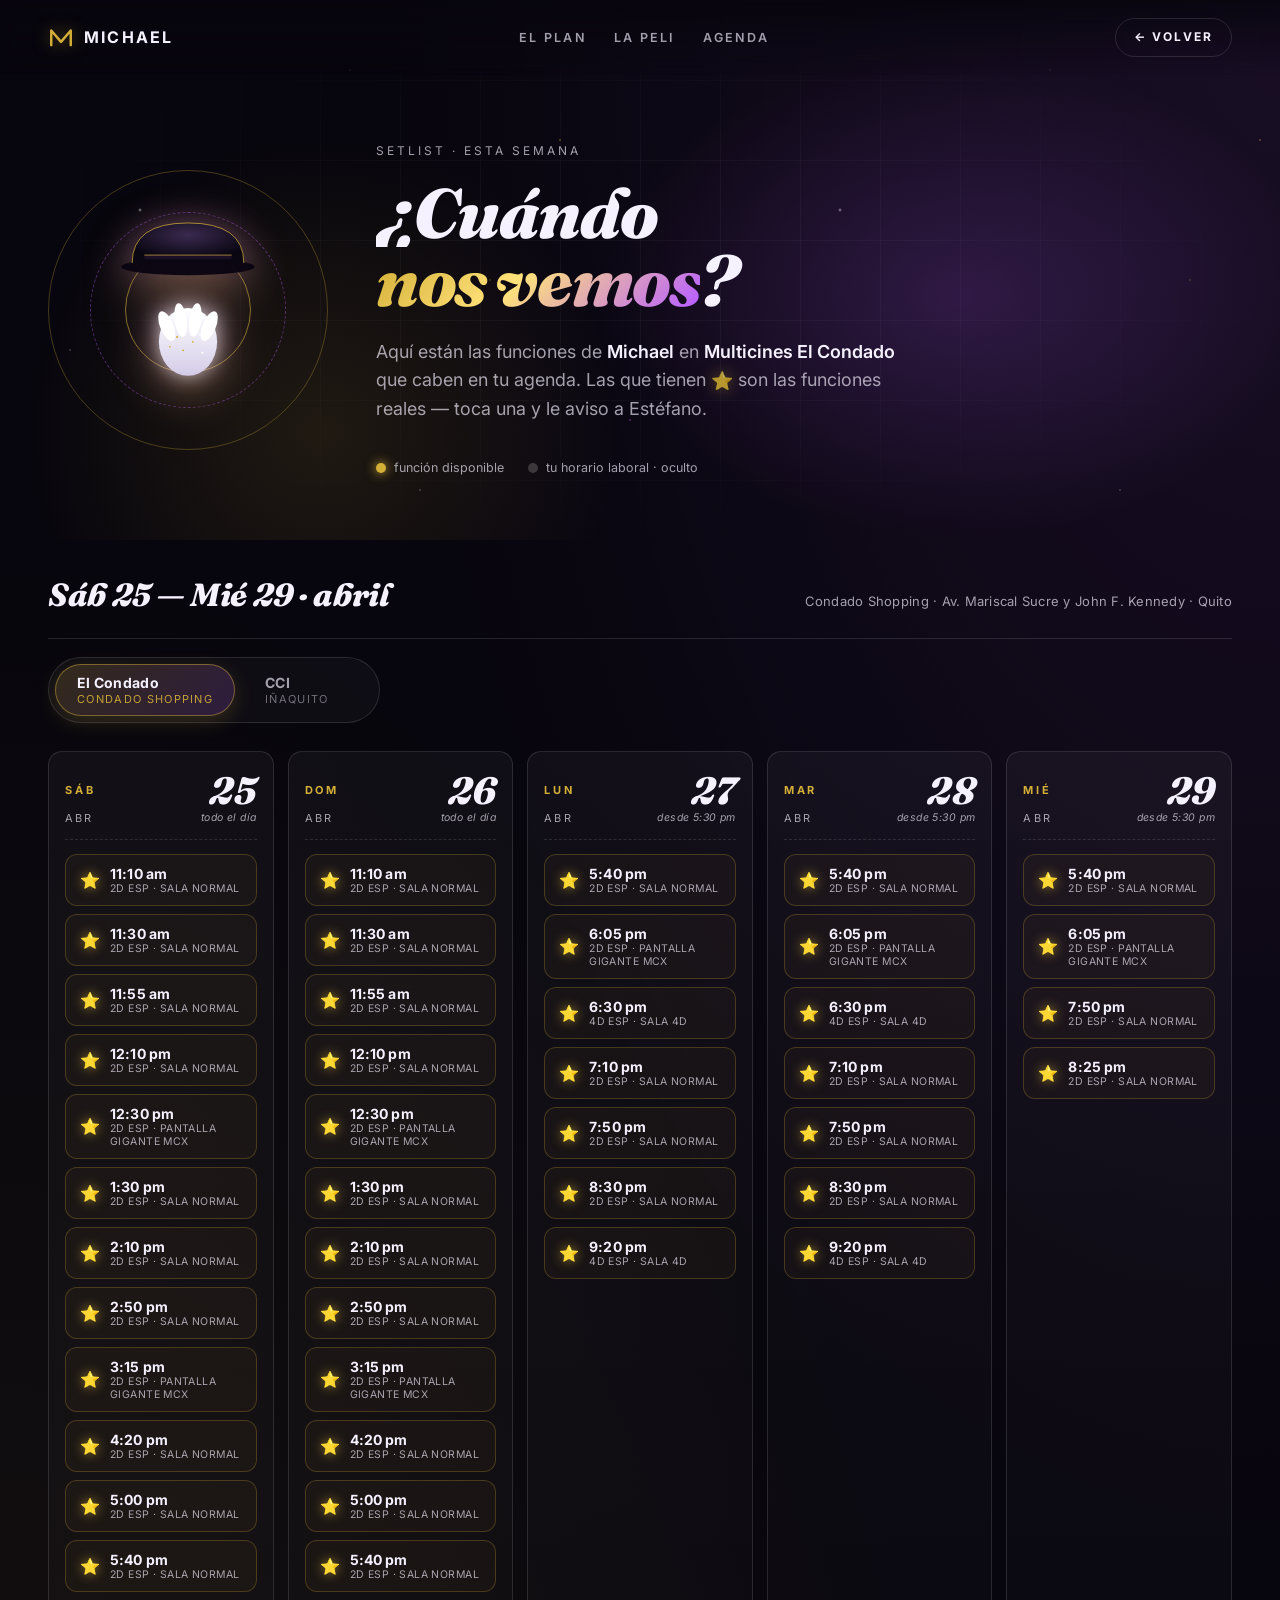
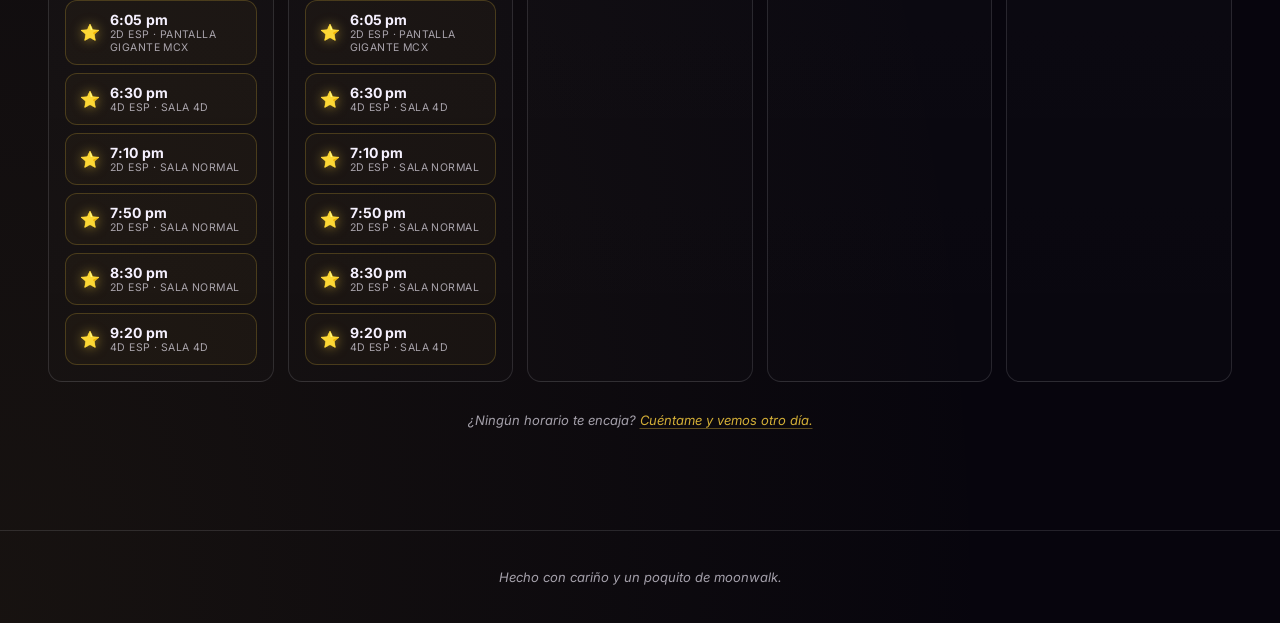
==== calendario.html @ 71bd3253 "add: calendario semanal de funciones (Condado + CCI) con email a Estefano - nueva pagina /calendario" ====
<!doctype html>
<html lang="es">
<head>
  <meta charset="utf-8" />
  <meta name="viewport" content="width=device-width, initial-scale=1" />
  <title>¿Cuándo nos vemos? · Michael</title>
  <meta name="description" content="Elige día y hora. Yo me encargo del resto." />
  <link rel="icon" href="data:image/svg+xml;utf8,<svg xmlns='http://www.w3.org/2000/svg' viewBox='0 0 100 100'><text y='.9em' font-size='80'>🎩</text></svg>" />
  <link rel="preconnect" href="https://fonts.googleapis.com" />
  <link rel="preconnect" href="https://fonts.gstatic.com" crossorigin />
  <link href="https://fonts.googleapis.com/css2?family=Inter:wght@400;500;600;700;800&family=Fraunces:ital,opsz,wght@1,144,800;1,144,900&display=swap" rel="stylesheet" />
  <link rel="stylesheet" href="styles.css" />
</head>
<body class="page-cal">
  <header class="nav">
    <a class="brand" href="index.html">
      <svg viewBox="0 0 32 32" class="brand-mark" aria-hidden="true">
        <path d="M4 26 V8 L16 22 L28 8 V26" stroke="currentColor" stroke-width="3" fill="none" stroke-linejoin="round" stroke-linecap="round"/>
      </svg>
      <span>michael</span>
    </a>
    <nav class="nav-links">
      <a href="index.html">El plan</a>
      <a href="https://www.youtube.com/watch?v=1-7ABIM2qjU&amp;t=255s">La peli</a>
      <a href="#calendar">Agenda</a>
    </nav>
    <a class="cta-mini" href="index.html">← Volver</a>
  </header>

  <main id="top">
    <section class="cal-hero">
      <div class="bg-grid" aria-hidden="true"></div>
      <div class="bg-stars" aria-hidden="true"></div>
      <div class="bg-glow" aria-hidden="true"></div>

      <div class="cal-hero-content">
        <div class="cal-mini-stage" aria-hidden="true">
          <div class="ring r1"></div>
          <div class="ring r2"></div>
          <div class="ring r3"></div>
          <div class="rotor" id="rotor-mini">
            <svg viewBox="0 0 300 400" xmlns="http://www.w3.org/2000/svg" class="mj-svg">
              <defs>
                <radialGradient id="hatShine2" cx="50%" cy="30%" r="60%">
                  <stop offset="0%" stop-color="#3a2a4f" />
                  <stop offset="100%" stop-color="#0a0612" />
                </radialGradient>
                <linearGradient id="gloveShine2" x1="0%" y1="0%" x2="0%" y2="100%">
                  <stop offset="0%" stop-color="#ffffff" />
                  <stop offset="100%" stop-color="#d4cce8" />
                </linearGradient>
              </defs>
              <g class="fedora">
                <ellipse cx="150" cy="128" rx="110" ry="14" fill="#0a0612" opacity=".95"/>
                <path d="M58 122 Q 58 56 150 56 Q 242 56 242 122 Z" fill="url(#hatShine2)"/>
                <path d="M58 122 Q 58 56 150 56 Q 242 56 242 122" fill="none" stroke="#d4af37" stroke-width="1.6" opacity=".75"/>
                <rect x="78" y="108" width="144" height="8" fill="#1a0f24"/>
                <rect x="78" y="108" width="144" height="2" fill="#d4af37" opacity=".55"/>
              </g>
              <g class="glove">
                <ellipse cx="150" cy="252" rx="48" ry="56" fill="url(#gloveShine2)"/>
                <ellipse cx="115" cy="226" rx="11" ry="26" fill="#fff" transform="rotate(-22 115 226)"/>
                <ellipse cx="138" cy="216" rx="10" ry="28" fill="#fff" transform="rotate(-8 138 216)"/>
                <ellipse cx="162" cy="216" rx="10" ry="28" fill="#fff" transform="rotate(8 162 216)"/>
                <ellipse cx="185" cy="226" rx="11" ry="26" fill="#fff" transform="rotate(22 185 226)"/>
                <circle cx="132" cy="244" r="1.8" fill="#d4af37"/>
                <circle cx="158" cy="252" r="1.6" fill="#d4af37"/>
                <circle cx="170" cy="240" r="1.8" fill="#fff"/>
                <circle cx="142" cy="266" r="1.6" fill="#d4af37"/>
                <circle cx="174" cy="270" r="1.8" fill="#fff"/>
                <circle cx="120" cy="260" r="1.4" fill="#d4af37"/>
                <circle cx="156" cy="232" r="1.6" fill="#fff"/>
              </g>
            </svg>
          </div>
        </div>

        <div class="cal-hero-text">
          <p class="eyebrow">Setlist · esta semana</p>
          <h1 class="cal-title">
            <span class="line"><span>¿Cuándo</span></span>
            <span class="line"><span><em>nos vemos</em>?</span></span>
          </h1>
          <p class="subtitle">
            Aquí están las funciones de <strong>Michael</strong> en <strong>Multicines El Condado</strong> que caben en tu agenda. Las que tienen <span class="star-inline">⭐</span> son las funciones reales — toca una y le aviso a Estéfano.
          </p>
          <p class="cal-legend">
            <span><span class="dot dot-show"></span> función disponible</span>
            <span><span class="dot dot-work"></span> tu horario laboral · oculto</span>
          </p>
        </div>
      </div>
    </section>

    <section class="cal-section" id="calendar">
      <div class="cal-toolbar">
        <div class="cal-toolbar-head">
          <h2 class="cal-range" id="cal-range">Sáb 25 — Mié 29 · abril</h2>
          <span class="cal-cinema" id="cinema-sub">Condado Shopping · Av. Mariscal Sucre y John F. Kennedy · Quito</span>
        </div>
        <div class="cinema-tabs" role="tablist" aria-label="Elegir cine">
          <button class="cinema-tab active" type="button" data-cinema="condado" role="tab">
            <span class="tab-name">El Condado</span>
            <span class="tab-sub">Condado Shopping</span>
          </button>
          <button class="cinema-tab" type="button" data-cinema="cci" role="tab">
            <span class="tab-name">CCI</span>
            <span class="tab-sub">Iñaquito</span>
          </button>
        </div>
      </div>
      <div class="cal-grid" id="cal-grid" role="list"></div>
      <p class="cal-foot">
        ¿Ningún horario te encaja? <a href="#" id="poke">Cuéntame y vemos otro día.</a>
      </p>
    </section>
  </main>

  <div class="showtime hidden" id="showtime" role="dialog" aria-modal="true" aria-labelledby="ticket-title">
    <canvas id="confetti"></canvas>
    <div class="ticket" id="ticket">
      <div class="ticket-top">
        <span class="ticket-label">ADMIT</span>
        <span class="ticket-count">02</span>
      </div>
      <div class="ticket-body" id="ticket-body">
        <h3 id="ticket-title">¿Esta es la noche? ✨</h3>
        <dl>
          <dt>Película</dt><dd>Michael</dd>
          <dt>Día</dt><dd id="t-date">—</dd>
          <dt>Hora</dt><dd id="t-time">—</dd>
          <dt>Cine</dt><dd>Multicines El Condado</dd>
          <dt>Sala</dt><dd id="t-hall">—</dd>
          <dt>Formato</dt><dd id="t-format">—</dd>
          <dt>Asientos</dt><dd>Tú &amp; yo</dd>
        </dl>
        <div class="ticket-actions">
          <button class="btn btn-yes" id="btn-confirm" type="button">
            <span>Sí, confírmaselo</span>
            <svg viewBox="0 0 20 20" aria-hidden="true"><path d="M3 10h12M11 6l4 4-4 4" stroke="currentColor" stroke-width="2" fill="none" stroke-linecap="round" stroke-linejoin="round"/></svg>
          </button>
          <button class="btn-link" id="btn-cancel" type="button">otro horario</button>
        </div>
        <p class="ticket-note">Le va a llegar un mail con el detalle. Yo me encargo de las entradas. 🍿</p>
      </div>
      <div class="ticket-foot">
        <span id="ticket-foot-msg">Yo me encargo de las palomitas. 🍿</span>
        <button class="btn-close" id="btn-close" aria-label="Cerrar">×</button>
      </div>
    </div>
  </div>

  <footer>
    <p>Hecho con cariño y un poquito de moonwalk.</p>
  </footer>

  <script src="calendario.js"></script>
</body>
</html>
---- styles.css ----
:root {
  --bg: #07050d;
  --bg-2: #110a1f;
  --bg-3: #1a0f2e;
  --text: #f6f1ff;
  --muted: rgba(246, 241, 255, .65);
  --line: rgba(246, 241, 255, .12);
  --accent: #d4af37;
  --accent-2: #b85eff;
  --accent-3: #ff4d6d;
  --radius: 14px;
  --maxw: 1280px;
}

* { box-sizing: border-box; margin: 0; padding: 0; }

html { scroll-behavior: smooth; }

html, body {
  background: var(--bg);
  color: var(--text);
  font-family: 'Inter', system-ui, -apple-system, sans-serif;
  font-size: 16px;
  line-height: 1.55;
  -webkit-font-smoothing: antialiased;
  overflow-x: hidden;
}

body {
  background-image:
    radial-gradient(ellipse at top right, rgba(184,94,255,.10), transparent 50%),
    radial-gradient(ellipse at bottom left, rgba(212,175,55,.08), transparent 55%);
}

a { color: inherit; text-decoration: none; }

/* ---------- nav ---------- */
.nav {
  position: fixed;
  top: 0; left: 0; right: 0;
  z-index: 50;
  display: flex;
  align-items: center;
  justify-content: space-between;
  padding: 18px clamp(20px, 4vw, 48px);
  background: linear-gradient(180deg, rgba(7,5,13,.85), rgba(7,5,13,0));
  backdrop-filter: blur(10px);
  -webkit-backdrop-filter: blur(10px);
}

.brand {
  display: inline-flex;
  align-items: center;
  gap: 10px;
  font-weight: 700;
  letter-spacing: .14em;
  font-size: 16px;
  text-transform: uppercase;
}

.brand-mark {
  width: 26px;
  height: 26px;
  color: var(--accent);
  filter: drop-shadow(0 0 8px rgba(212,175,55,.5));
}

.nav-links {
  display: flex;
  gap: 28px;
}

.nav-links a {
  font-size: 12.5px;
  color: var(--muted);
  transition: color .2s;
  text-transform: uppercase;
  letter-spacing: .18em;
  font-weight: 600;
}

.nav-links a:hover { color: var(--text); }

.cta-mini {
  border: 1px solid var(--line);
  padding: 9px 18px;
  border-radius: 999px;
  font-size: 12px;
  font-weight: 700;
  text-transform: uppercase;
  letter-spacing: .18em;
  transition: border-color .2s, background .2s, color .2s;
}

.cta-mini:hover {
  border-color: var(--accent);
  color: var(--accent);
  background: rgba(212, 175, 55, .08);
}

/* ---------- hero ---------- */
.hero {
  position: relative;
  min-height: 100vh;
  padding: 120px clamp(20px, 4vw, 48px) 80px;
  display: flex;
  align-items: center;
  overflow: hidden;
}

.hero-content {
  position: relative;
  z-index: 2;
  max-width: var(--maxw);
  margin: 0 auto;
  width: 100%;
  display: grid;
  grid-template-columns: 1.1fr 1fr;
  gap: 40px;
  align-items: center;
}

@media (max-width: 900px) {
  .hero-content { grid-template-columns: 1fr; gap: 24px; }
  .hero-art { order: -1; max-width: 380px; margin: 0 auto; }
  .hero { padding-top: 100px; }
}

.eyebrow {
  text-transform: uppercase;
  letter-spacing: .25em;
  font-size: 12px;
  color: var(--muted);
  margin-bottom: 18px;
  opacity: 0;
  animation: fade-in .8s ease forwards .1s;
}

.title {
  font-family: 'Fraunces', 'Times New Roman', serif;
  font-weight: 800;
  font-style: italic;
  font-size: clamp(42px, 7vw, 92px);
  line-height: .98;
  letter-spacing: -0.02em;
  margin-bottom: 28px;
}

.title .line {
  display: block;
  overflow: hidden;
}

.title .line > span {
  display: inline-block;
  transform: translateY(110%);
  animation: rise .9s cubic-bezier(.2,.8,.2,1) forwards;
}

.title .line:nth-child(1) > span { animation-delay: .1s; }
.title .line:nth-child(2) > span { animation-delay: .25s; }
.title .line:nth-child(3) > span { animation-delay: .4s; }
.title .line:nth-child(4) > span { animation-delay: .55s; }

.title em {
  background: linear-gradient(135deg, var(--accent) 5%, #ffe27a 45%, var(--accent-2) 95%);
  -webkit-background-clip: text;
  background-clip: text;
  color: transparent;
  font-style: italic;
}

@keyframes rise { to { transform: translateY(0); } }

.subtitle {
  font-size: clamp(15px, 1.4vw, 18px);
  color: var(--muted);
  max-width: 520px;
  margin-bottom: 36px;
  opacity: 0;
  animation: fade-in .8s ease forwards .85s;
}

.subtitle strong { color: var(--text); font-weight: 600; }

.subtitle .hl {
  background: linear-gradient(135deg, var(--accent), var(--accent-2));
  -webkit-background-clip: text;
  background-clip: text;
  color: transparent;
  font-family: 'Fraunces', serif;
  font-style: italic;
  font-weight: 900;
  font-size: 1.7em;
  letter-spacing: -.01em;
  display: inline-block;
  vertical-align: -3px;
  margin: 0 2px;
  filter: drop-shadow(0 0 12px rgba(212, 175, 55, .4));
}

@keyframes fade-in { to { opacity: 1; } }

/* ---------- CTAs ---------- */
.cta-row {
  position: relative;
  display: flex;
  align-items: center;
  gap: 16px;
  opacity: 0;
  animation: fade-in .8s ease forwards 1s;
  flex-wrap: wrap;
}

.btn {
  border: none;
  cursor: pointer;
  font-family: inherit;
  font-weight: 600;
  border-radius: 999px;
  transition: transform .25s cubic-bezier(.2,1,.3,1), box-shadow .25s, background .2s;
  user-select: none;
}

.btn-yes {
  display: inline-flex;
  align-items: center;
  gap: 12px;
  background: var(--text);
  color: #0a0612;
  padding: 20px 38px;
  font-size: 18px;
  font-weight: 700;
  letter-spacing: .01em;
  box-shadow: 0 0 0 0 rgba(212,175,55,.6);
  position: relative;
}

.btn-yes::before {
  content: "";
  position: absolute;
  inset: -3px;
  border-radius: inherit;
  background: linear-gradient(135deg, var(--accent), var(--accent-2));
  z-index: -1;
  opacity: 0;
  transition: opacity .3s;
  filter: blur(8px);
}

.btn-yes:hover {
  transform: translateY(-2px);
  box-shadow: 0 12px 32px rgba(212,175,55,.35);
}

.btn-yes:hover::before { opacity: .8; }

.btn-yes svg { width: 20px; height: 20px; }

.no-area {
  position: relative;
  width: 260px;
  height: 64px;
  display: flex;
  align-items: center;
}

.btn-no {
  background: rgba(239, 68, 68, .12);
  color: #ffd1d1;
  border: 1px solid rgba(239, 68, 68, .35);
  padding: 17px 32px;
  font-size: 16px;
  font-weight: 700;
  white-space: nowrap;
}

.btn-no.escaping {
  position: absolute;
  transition: left .3s cubic-bezier(.2,1,.3,1), top .3s cubic-bezier(.2,1,.3,1), transform .3s, opacity .3s, font-size .2s;
}

.hint {
  margin-top: 18px;
  font-size: 12px;
  color: var(--muted);
  font-style: italic;
  opacity: 0;
  animation: fade-in 1s ease forwards 1.3s;
}

/* ---------- hero art / stage ---------- */
.hero-art {
  position: relative;
  aspect-ratio: 1 / 1;
  width: 100%;
  max-width: 560px;
  justify-self: end;
}

.stage {
  position: absolute;
  inset: 0;
  display: flex;
  align-items: center;
  justify-content: center;
}

.beam {
  position: absolute;
  top: -10%;
  left: 50%;
  transform: translateX(-50%);
  width: 75%;
  height: 110%;
  background:
    radial-gradient(ellipse at top,
      rgba(212,175,55,.4) 0%,
      rgba(212,175,55,.14) 28%,
      transparent 65%);
  filter: blur(2px);
  pointer-events: none;
  animation: beam-pulse 4s ease-in-out infinite;
  mix-blend-mode: screen;
}

@keyframes beam-pulse {
  0%, 100% { opacity: .8; }
  50% { opacity: 1; }
}

.disc {
  position: absolute;
  bottom: 6%;
  left: 50%;
  transform: translateX(-50%);
  width: 86%;
  aspect-ratio: 1;
  border-radius: 50%;
  background:
    radial-gradient(circle, rgba(184,94,255,.22) 0%, transparent 70%);
}

.ring {
  position: absolute;
  top: 50%;
  left: 50%;
  border-radius: 50%;
  border: 1px solid;
  transform: translate(-50%, -50%);
}

.ring.r1 {
  width: 100%;
  height: 100%;
  border-color: rgba(212,175,55,.35);
  animation: spin 18s linear infinite, ring-glow 5s ease-in-out infinite;
}

.ring.r2 {
  width: 70%;
  height: 70%;
  border-color: rgba(184,94,255,.45);
  border-style: dashed;
  animation: spin 14s linear infinite reverse;
}

.ring.r3 {
  width: 45%;
  height: 45%;
  border-color: rgba(212,175,55,.6);
  animation: spin 9s linear infinite;
}

@keyframes spin {
  from { transform: translate(-50%, -50%) rotate(0deg); }
  to { transform: translate(-50%, -50%) rotate(360deg); }
}

@keyframes ring-glow {
  0%, 100% { box-shadow: 0 0 20px 0 rgba(212,175,55,.2); }
  50% { box-shadow: 0 0 50px 4px rgba(184,94,255,.35); }
}

.hero-figure {
  position: relative;
  width: 78%;
  z-index: 2;
}

.rotor {
  width: 100%;
  animation: vinyl-spin 26s linear infinite;
  transform-origin: 50% 60%;
  will-change: transform;
}

.rotor.boost { animation-duration: 1.6s; }

@keyframes vinyl-spin {
  from { transform: rotate(0deg); }
  to   { transform: rotate(360deg); }
}

.mj-svg {
  display: block;
  width: 100%;
  height: auto;
  filter: drop-shadow(0 24px 48px rgba(212,175,55,.4)) drop-shadow(0 0 30px rgba(184,94,255,.3));
  animation: float 5s ease-in-out infinite;
}

.fedora {
  transform-origin: 150px 110px;
  animation: hat-tip 5s ease-in-out infinite;
}

.glove {
  transform-origin: 150px 252px;
  animation: glove-float 4s ease-in-out infinite;
  filter: drop-shadow(0 0 16px rgba(255, 255, 255, .65));
}

@keyframes float {
  0%, 100% { transform: translateY(0); }
  50% { transform: translateY(-14px); }
}

@keyframes hat-tip {
  0%, 100% { transform: rotate(-3deg); }
  50% { transform: rotate(4deg) translateY(-4px); }
}

@keyframes glove-float {
  0%, 100% { transform: translate(0, 0) rotate(-4deg); }
  50% { transform: translate(10px, -8px) rotate(6deg); }
}

/* image override */
.hero-figure.has-image .mj-svg { display: none; }
.hero-figure.has-image .hero-img {
  display: block;
  width: 100%;
  height: auto;
  filter: drop-shadow(0 30px 60px rgba(212,175,55,.4)) drop-shadow(0 0 30px rgba(184,94,255,.3));
  animation: float 5s ease-in-out infinite;
}

/* ---------- sparkles ---------- */
.sparkles {
  position: absolute;
  inset: 0;
  pointer-events: none;
}

.sparkles span {
  position: absolute;
  width: 4px;
  height: 4px;
  background: var(--accent);
  border-radius: 50%;
  box-shadow: 0 0 10px 2px var(--accent);
  animation: sparkle 3s ease-in-out infinite;
}

.sparkles span:nth-child(1)  { top: 18%; left: 12%; animation-delay: 0s; }
.sparkles span:nth-child(2)  { top: 32%; left: 84%; animation-delay: .35s; background: var(--accent-2); box-shadow: 0 0 10px 2px var(--accent-2); }
.sparkles span:nth-child(3)  { top: 60%; left: 8%;  animation-delay: .7s; }
.sparkles span:nth-child(4)  { top: 72%; left: 80%; animation-delay: 1.05s; background: var(--accent-2); box-shadow: 0 0 10px 2px var(--accent-2); }
.sparkles span:nth-child(5)  { top: 8%;  left: 50%; animation-delay: 1.4s; }
.sparkles span:nth-child(6)  { top: 48%; left: 4%;  animation-delay: 1.75s; }
.sparkles span:nth-child(7)  { top: 26%; left: 94%; animation-delay: 2.1s; }
.sparkles span:nth-child(8)  { top: 88%; left: 50%; animation-delay: .15s; background: var(--accent-2); box-shadow: 0 0 10px 2px var(--accent-2); }
.sparkles span:nth-child(9)  { top: 42%; left: 22%; animation-delay: 2.45s; }
.sparkles span:nth-child(10) { top: 56%; left: 92%; animation-delay: .9s; background: #fff; box-shadow: 0 0 10px 2px #fff; }

@keyframes sparkle {
  0%, 100% { opacity: 0; transform: scale(.5); }
  50% { opacity: 1; transform: scale(1.4); }
}

/* ---------- background ---------- */
.bg-grid {
  position: absolute;
  inset: 0;
  background-image:
    linear-gradient(to right, rgba(255,255,255,.04) 1px, transparent 1px),
    linear-gradient(to bottom, rgba(255,255,255,.04) 1px, transparent 1px);
  background-size: 80px 80px;
  mask-image: radial-gradient(ellipse at center, black 25%, transparent 75%);
  -webkit-mask-image: radial-gradient(ellipse at center, black 25%, transparent 75%);
  pointer-events: none;
}

.bg-stars {
  position: absolute;
  inset: 0;
  background-image:
    radial-gradient(2px 2px at 20% 30%, white, transparent),
    radial-gradient(1px 1px at 60% 70%, white, transparent),
    radial-gradient(1.5px 1.5px at 80% 20%, var(--accent), transparent),
    radial-gradient(1px 1px at 35% 80%, white, transparent),
    radial-gradient(1.5px 1.5px at 90% 60%, var(--accent-2), transparent),
    radial-gradient(1px 1px at 10% 50%, white, transparent),
    radial-gradient(1px 1px at 50% 10%, white, transparent),
    radial-gradient(1px 1px at 70% 40%, var(--accent), transparent);
  background-size: 700px 700px;
  opacity: .55;
  animation: stars-drift 80s linear infinite;
  pointer-events: none;
}

@keyframes stars-drift {
  to { background-position: 700px 700px; }
}

.bg-glow {
  position: absolute;
  inset: 0;
  background:
    radial-gradient(ellipse 600px 400px at 75% 55%, rgba(184,94,255,.18), transparent 60%),
    radial-gradient(ellipse 500px 500px at 25% 80%, rgba(212,175,55,.12), transparent 60%);
  pointer-events: none;
}

/* ---------- info section ---------- */
.info {
  position: relative;
  max-width: var(--maxw);
  margin: 0 auto;
  padding: 60px clamp(20px, 4vw, 48px) 100px;
  display: grid;
  grid-template-columns: 1fr 1fr;
  gap: 24px;
}

@media (max-width: 720px) { .info { grid-template-columns: 1fr; } }

.info-card {
  background: linear-gradient(180deg, rgba(255,255,255,.04), rgba(255,255,255,.01));
  border: 1px solid var(--line);
  border-radius: var(--radius);
  padding: 32px;
  transition: border-color .3s, transform .3s, background .3s;
}

.info-card:hover {
  border-color: rgba(212,175,55,.4);
  transform: translateY(-3px);
  background: linear-gradient(180deg, rgba(212,175,55,.05), rgba(184,94,255,.03));
}

.kicker {
  text-transform: uppercase;
  letter-spacing: .2em;
  font-size: 11px;
  color: var(--accent);
  font-weight: 700;
}

.info-card h2 {
  font-family: 'Fraunces', serif;
  font-style: italic;
  font-weight: 800;
  font-size: 32px;
  margin: 10px 0 14px;
  letter-spacing: -.01em;
}

.info-card p { color: var(--muted); }

/* ---------- showtime overlay ---------- */
.showtime {
  position: fixed;
  inset: 0;
  background: rgba(7,5,13,.85);
  backdrop-filter: blur(14px);
  -webkit-backdrop-filter: blur(14px);
  z-index: 100;
  display: flex;
  align-items: center;
  justify-content: center;
  padding: 24px;
  animation: fade-in .4s ease forwards;
}

.showtime.hidden { display: none; }

#confetti {
  position: absolute;
  inset: 0;
  pointer-events: none;
  z-index: 1;
}

.ticket {
  position: relative;
  z-index: 2;
  background: linear-gradient(160deg, #1a0f2e 0%, #0a0612 100%);
  border: 1px solid var(--line);
  border-radius: var(--radius);
  width: min(440px, 100%);
  overflow: hidden;
  box-shadow:
    0 0 0 1px rgba(212,175,55,.3),
    0 30px 80px rgba(0,0,0,.6),
    0 0 100px rgba(212,175,55,.25);
  animation: ticket-rise .7s cubic-bezier(.2,1.4,.5,1) .15s both;
}

@keyframes ticket-rise {
  from { opacity: 0; transform: translateY(40px) rotate(-1.5deg); }
  to { opacity: 1; transform: translateY(0) rotate(0); }
}

.ticket-top {
  display: flex;
  justify-content: space-between;
  align-items: center;
  padding: 14px 22px;
  border-bottom: 1px dashed var(--line);
  background: linear-gradient(90deg, rgba(212,175,55,.12), rgba(184,94,255,.12));
}

.ticket-label {
  font-size: 11px;
  letter-spacing: .25em;
  text-transform: uppercase;
  color: var(--accent);
  font-weight: 700;
}

.ticket-count {
  font-family: 'Fraunces', serif;
  font-style: italic;
  font-size: 22px;
  font-weight: 800;
}

.ticket-body { padding: 28px 22px; }

.ticket-body h3 {
  font-family: 'Fraunces', serif;
  font-style: italic;
  font-weight: 800;
  font-size: 26px;
  margin-bottom: 24px;
  line-height: 1.2;
}

.ticket-body dl {
  display: grid;
  grid-template-columns: auto 1fr;
  gap: 12px 24px;
  font-size: 14px;
}

.ticket-body dt {
  color: var(--muted);
  text-transform: uppercase;
  font-size: 11px;
  letter-spacing: .15em;
  align-self: center;
  font-weight: 600;
}

.ticket-body dd { font-weight: 600; }

.ticket-foot {
  display: flex;
  justify-content: space-between;
  align-items: center;
  padding: 14px 22px;
  border-top: 1px dashed var(--line);
  font-size: 13px;
  color: var(--muted);
  font-style: italic;
}

.btn-close {
  background: transparent;
  border: none;
  color: var(--muted);
  font-size: 26px;
  line-height: 1;
  cursor: pointer;
  width: 30px;
  height: 30px;
  border-radius: 50%;
  transition: background .2s, color .2s;
}

.btn-close:hover { background: rgba(255,255,255,.06); color: var(--text); }

/* ---------- toast ---------- */
.toast {
  position: fixed;
  top: 88px;
  left: 50%;
  z-index: 200;
  transform: translate(-50%, -10px);
  background: rgba(20, 14, 35, .92);
  border: 1px solid rgba(212, 175, 55, .35);
  color: var(--text);
  padding: 11px 18px;
  border-radius: 999px;
  font-size: 13px;
  font-weight: 500;
  letter-spacing: .01em;
  opacity: 0;
  pointer-events: none;
  backdrop-filter: blur(12px);
  -webkit-backdrop-filter: blur(12px);
  box-shadow: 0 12px 40px rgba(0,0,0,.5), 0 0 30px rgba(212,175,55,.15);
  transition: opacity .3s ease, transform .35s cubic-bezier(.2,1,.3,1);
  white-space: nowrap;
  max-width: 90vw;
}

.toast.show { opacity: 1; transform: translate(-50%, 0); }

/* card flash */
@keyframes card-flash {
  0%   { box-shadow: 0 0 0 0 rgba(212,175,55,0); border-color: var(--line); }
  40%  { box-shadow: 0 0 60px 8px rgba(212,175,55,.45); border-color: rgba(212,175,55,.85); }
  100% { box-shadow: 0 0 0 0 rgba(212,175,55,0); border-color: var(--line); }
}
.info-card.flash { animation: card-flash 1.6s ease; }

/* yes pulse */
@keyframes yes-pulse {
  0%, 100% { transform: scale(1); box-shadow: 0 0 0 0 rgba(212,175,55,0); }
  50%      { transform: scale(1.08); box-shadow: 0 0 60px 10px rgba(212,175,55,.55); }
}
.btn-yes.pulse { animation: yes-pulse 1.2s ease; }

/* no shake */
@keyframes no-shake {
  0%, 100% { transform: translate(0, 0) rotate(0); }
  20% { transform: translate(-7px, 0) rotate(-4deg); }
  40% { transform: translate(7px, 0) rotate(4deg); }
  60% { transform: translate(-5px, 0) rotate(-3deg); }
  80% { transform: translate(5px, 0) rotate(3deg); }
}
.btn-no.shake { animation: no-shake .55s ease; }

/* ---------- footer ---------- */
footer {
  text-align: center;
  padding: 36px 20px;
  border-top: 1px solid var(--line);
  color: var(--muted);
  font-size: 13px;
  font-style: italic;
}

/* ---------- small screens ---------- */
@media (max-width: 600px) {
  .nav-links { display: none; }
  .no-area { width: 160px; }
  .ticket-body h3 { font-size: 22px; }
}

@media (prefers-reduced-motion: reduce) {
  *, *::before, *::after {
    animation-duration: 0.01ms !important;
    animation-iteration-count: 1 !important;
    transition-duration: 0.01ms !important;
  }
}

/* ============================================================
   CALENDARIO PAGE
   ============================================================ */

/* ---- ticket extras (used by both pages) ---- */
.ticket-tagline {
  font-size: 14px;
  color: var(--muted);
  margin-bottom: 22px;
  line-height: 1.45;
}
.ticket-tagline strong {
  color: var(--accent);
  font-weight: 700;
  font-style: italic;
  font-family: 'Fraunces', serif;
}
.ticket-actions {
  margin-top: 24px;
  display: flex;
  flex-direction: column;
  align-items: stretch;
  gap: 10px;
}
.ticket-actions .btn-yes {
  width: 100%;
  justify-content: center;
  padding: 16px 28px;
  font-size: 16px;
}
.ticket-actions-hint {
  text-align: center;
  font-size: 12.5px;
  color: var(--muted);
  font-style: italic;
  letter-spacing: .02em;
}
.ticket-note {
  font-size: 12.5px;
  color: var(--muted);
  font-style: italic;
  margin-top: 14px;
  text-align: center;
}
.btn-link {
  background: transparent;
  border: none;
  color: var(--muted);
  font-family: inherit;
  font-size: 13px;
  cursor: pointer;
  text-decoration: underline;
  text-underline-offset: 3px;
  text-decoration-color: rgba(246, 241, 255, .25);
  transition: color .2s, text-decoration-color .2s;
  padding: 6px 0;
  text-align: center;
}
.btn-link:hover {
  color: var(--accent);
  text-decoration-color: var(--accent);
}

/* ---- calendar hero (smaller than main hero) ---- */
.cal-hero {
  position: relative;
  min-height: 60vh;
  padding: 120px clamp(20px, 4vw, 48px) 40px;
  display: flex;
  align-items: center;
  overflow: hidden;
}

.cal-hero-content {
  position: relative;
  z-index: 2;
  max-width: var(--maxw);
  margin: 0 auto;
  width: 100%;
  display: grid;
  grid-template-columns: 280px 1fr;
  gap: 48px;
  align-items: center;
}

@media (max-width: 880px) {
  .cal-hero-content { grid-template-columns: 1fr; gap: 24px; }
  .cal-mini-stage { display: none; }
}

.cal-mini-stage {
  position: relative;
  aspect-ratio: 1 / 1;
  width: 100%;
  max-width: 280px;
  display: flex;
  align-items: center;
  justify-content: center;
}

.cal-mini-stage .ring {
  position: absolute;
  top: 50%;
  left: 50%;
  border-radius: 50%;
  border: 1px solid;
}
.cal-mini-stage .ring.r1 { width: 100%; height: 100%; border-color: rgba(212,175,55,.3); animation: spin 18s linear infinite; }
.cal-mini-stage .ring.r2 { width: 70%; height: 70%; border-color: rgba(184,94,255,.4); border-style: dashed; animation: spin 14s linear infinite reverse; }
.cal-mini-stage .ring.r3 { width: 45%; height: 45%; border-color: rgba(212,175,55,.6); animation: spin 9s linear infinite; }

.cal-mini-stage .rotor {
  position: relative;
  width: 65%;
  animation: vinyl-spin 26s linear infinite;
  transform-origin: 50% 50%;
  z-index: 1;
}
.cal-mini-stage .rotor.boost { animation-duration: 1.6s; }
.cal-mini-stage .rotor .mj-svg {
  display: block;
  width: 100%;
  filter: drop-shadow(0 12px 24px rgba(212,175,55,.4)) drop-shadow(0 0 16px rgba(184,94,255,.3));
}

.cal-hero-text { max-width: 640px; }

.cal-title {
  font-family: 'Fraunces', 'Times New Roman', serif;
  font-weight: 800;
  font-style: italic;
  font-size: clamp(36px, 5.5vw, 70px);
  line-height: .98;
  letter-spacing: -0.02em;
  margin-bottom: 22px;
}
.cal-title em {
  background: linear-gradient(135deg, var(--accent) 5%, #ffe27a 45%, var(--accent-2) 95%);
  -webkit-background-clip: text;
  background-clip: text;
  color: transparent;
  font-style: italic;
}
.cal-title .line { display: block; overflow: hidden; }
.cal-title .line > span {
  display: inline-block;
  transform: translateY(110%);
  animation: rise .9s cubic-bezier(.2,.8,.2,1) forwards;
}
.cal-title .line:nth-child(1) > span { animation-delay: .1s; }
.cal-title .line:nth-child(2) > span { animation-delay: .25s; }

.star-inline {
  display: inline-block;
  filter: drop-shadow(0 0 8px rgba(212,175,55,.7));
  vertical-align: -1px;
}

.cal-legend {
  margin-top: 22px;
  display: flex;
  flex-wrap: wrap;
  gap: 18px 24px;
  font-size: 12.5px;
  color: var(--muted);
}
.cal-legend span {
  display: inline-flex;
  align-items: center;
  gap: 8px;
}
.cal-legend .dot {
  width: 10px;
  height: 10px;
  border-radius: 50%;
  display: inline-block;
}
.cal-legend .dot-show { background: var(--accent); box-shadow: 0 0 10px 2px rgba(212,175,55,.55); }
.cal-legend .dot-work { background: rgba(255,255,255,.18); }
.cal-legend .dot-free { background: rgba(184,94,255,.5); }

/* ---- calendar section ---- */
.cal-section {
  position: relative;
  max-width: var(--maxw);
  margin: 0 auto;
  padding: 30px clamp(16px, 4vw, 48px) 100px;
}

.cal-toolbar {
  display: flex;
  flex-direction: column;
  gap: 18px;
  margin-bottom: 28px;
}
.cal-toolbar-head {
  display: flex;
  flex-wrap: wrap;
  align-items: baseline;
  justify-content: space-between;
  gap: 10px 24px;
  padding-bottom: 18px;
  border-bottom: 1px solid var(--line);
}
.cal-range {
  font-family: 'Fraunces', serif;
  font-style: italic;
  font-weight: 800;
  font-size: clamp(24px, 3vw, 32px);
  letter-spacing: -.01em;
}
.cal-cinema {
  font-size: 13px;
  color: var(--muted);
  letter-spacing: .02em;
}

.cinema-tabs {
  display: inline-flex;
  gap: 8px;
  background: rgba(255,255,255,.03);
  border: 1px solid var(--line);
  padding: 6px;
  border-radius: 999px;
  align-self: flex-start;
}
.cinema-tab {
  background: transparent;
  border: none;
  cursor: pointer;
  font-family: inherit;
  color: var(--muted);
  padding: 10px 22px;
  border-radius: 999px;
  display: flex;
  flex-direction: column;
  align-items: flex-start;
  gap: 1px;
  transition: background .2s, color .2s;
  min-width: 130px;
}
.cinema-tab:hover { color: var(--text); }
.cinema-tab .tab-name {
  font-weight: 700;
  font-size: 14px;
  letter-spacing: .02em;
}
.cinema-tab .tab-sub {
  font-size: 11px;
  letter-spacing: .12em;
  text-transform: uppercase;
  opacity: .65;
}
.cinema-tab.active {
  background: linear-gradient(135deg, rgba(212,175,55,.18), rgba(184,94,255,.18));
  color: var(--text);
  box-shadow: 0 0 0 1px rgba(212,175,55,.45) inset, 0 6px 20px rgba(212,175,55,.18);
}
.cinema-tab.active .tab-sub { color: var(--accent); opacity: .9; }

/* ---- grid of day cards ---- */
.cal-grid {
  display: grid;
  grid-template-columns: repeat(5, minmax(0, 1fr));
  gap: 14px;
}
@media (max-width: 1080px) {
  .cal-grid { grid-template-columns: repeat(3, minmax(0, 1fr)); }
}
@media (max-width: 720px) {
  .cal-grid { grid-template-columns: 1fr; }
}

.day-card {
  background: linear-gradient(180deg, rgba(255,255,255,.04), rgba(255,255,255,.01));
  border: 1px solid var(--line);
  border-radius: var(--radius);
  padding: 20px 16px 16px;
  display: flex;
  flex-direction: column;
  gap: 14px;
  min-height: 280px;
  transition: border-color .3s, transform .3s;
}
.day-card:hover {
  border-color: rgba(212,175,55,.28);
  transform: translateY(-2px);
}

.day-head {
  display: grid;
  grid-template-columns: auto 1fr;
  grid-template-areas:
    "dow num"
    "month tag";
  align-items: center;
  gap: 0 12px;
  padding-bottom: 12px;
  border-bottom: 1px dashed var(--line);
}
.day-dow {
  grid-area: dow;
  font-size: 11px;
  letter-spacing: .25em;
  text-transform: uppercase;
  color: var(--accent);
  font-weight: 700;
}
.day-num {
  grid-area: num;
  font-family: 'Fraunces', serif;
  font-style: italic;
  font-weight: 800;
  font-size: 38px;
  line-height: 1;
  text-align: right;
}
.day-month {
  grid-area: month;
  font-size: 11px;
  letter-spacing: .2em;
  text-transform: uppercase;
  color: var(--muted);
}
.day-tag {
  grid-area: tag;
  text-align: right;
  font-size: 10.5px;
  color: var(--muted);
  font-style: italic;
  letter-spacing: .04em;
}

.showings {
  display: flex;
  flex-direction: column;
  gap: 8px;
}
.showings .empty {
  font-size: 12.5px;
  color: var(--muted);
  font-style: italic;
  padding: 24px 6px;
  text-align: center;
  border: 1px dashed var(--line);
  border-radius: 10px;
}

.show-pill {
  position: relative;
  display: grid;
  grid-template-columns: auto 1fr;
  grid-template-rows: auto auto;
  align-items: center;
  gap: 0 10px;
  background: rgba(212, 175, 55, .04);
  border: 1px solid rgba(212, 175, 55, .25);
  color: var(--text);
  font-family: inherit;
  padding: 10px 14px;
  border-radius: 12px;
  cursor: pointer;
  text-align: left;
  transition: transform .18s cubic-bezier(.2,1,.3,1), background .2s, border-color .2s, box-shadow .2s;
}
.show-pill:hover {
  transform: translateY(-2px) scale(1.01);
  background: linear-gradient(135deg, rgba(212,175,55,.14), rgba(184,94,255,.10));
  border-color: rgba(212, 175, 55, .65);
  box-shadow: 0 8px 24px rgba(212,175,55,.18), 0 0 0 1px rgba(212,175,55,.4) inset;
}
.show-pill .star {
  grid-row: span 2;
  font-size: 16px;
  filter: drop-shadow(0 0 6px rgba(212,175,55,.7));
  animation: star-twinkle 3.6s ease-in-out infinite;
}
.show-pill:nth-child(2n) .star { animation-delay: .8s; }
.show-pill:nth-child(3n) .star { animation-delay: 1.6s; }
.show-pill:nth-child(5n) .star { animation-delay: 2.4s; }
.show-pill .show-time {
  font-weight: 700;
  font-size: 14px;
  letter-spacing: .01em;
}
.show-pill .show-meta {
  font-size: 10.5px;
  color: var(--muted);
  letter-spacing: .04em;
  text-transform: uppercase;
}

@keyframes star-twinkle {
  0%, 100% { opacity: .65; transform: scale(1); }
  50%      { opacity: 1; transform: scale(1.18); }
}

.cal-foot {
  margin-top: 28px;
  text-align: center;
  font-size: 13px;
  color: var(--muted);
  font-style: italic;
}
.cal-foot a {
  color: var(--accent);
  text-decoration: underline;
  text-underline-offset: 3px;
  text-decoration-color: rgba(212,175,55,.4);
}

/* ---- ticket states (calendar page) ---- */
.ticket-body.state-loading .btn-yes { opacity: .8; cursor: wait; }
.ticket-body.state-sent {
  text-align: center;
}
.ticket-body.state-sent dl,
.ticket-body.state-sent .ticket-tagline,
.ticket-body.state-sent .ticket-note { display: none; }
.ticket-body.state-sent .btn-yes {
  background: linear-gradient(135deg, var(--accent), var(--accent-2));
  color: #0a0612;
}
.ticket-body.state-error { /* hint shown via JS */ }

/* tighten ticket dl on calendar page */
.page-cal .ticket-body dl { gap: 10px 18px; font-size: 13.5px; }
.page-cal .ticket-body dt { font-size: 10.5px; }
.page-cal .ticket-body { padding: 24px 22px 22px; }
.page-cal .ticket-actions { margin-top: 22px; }
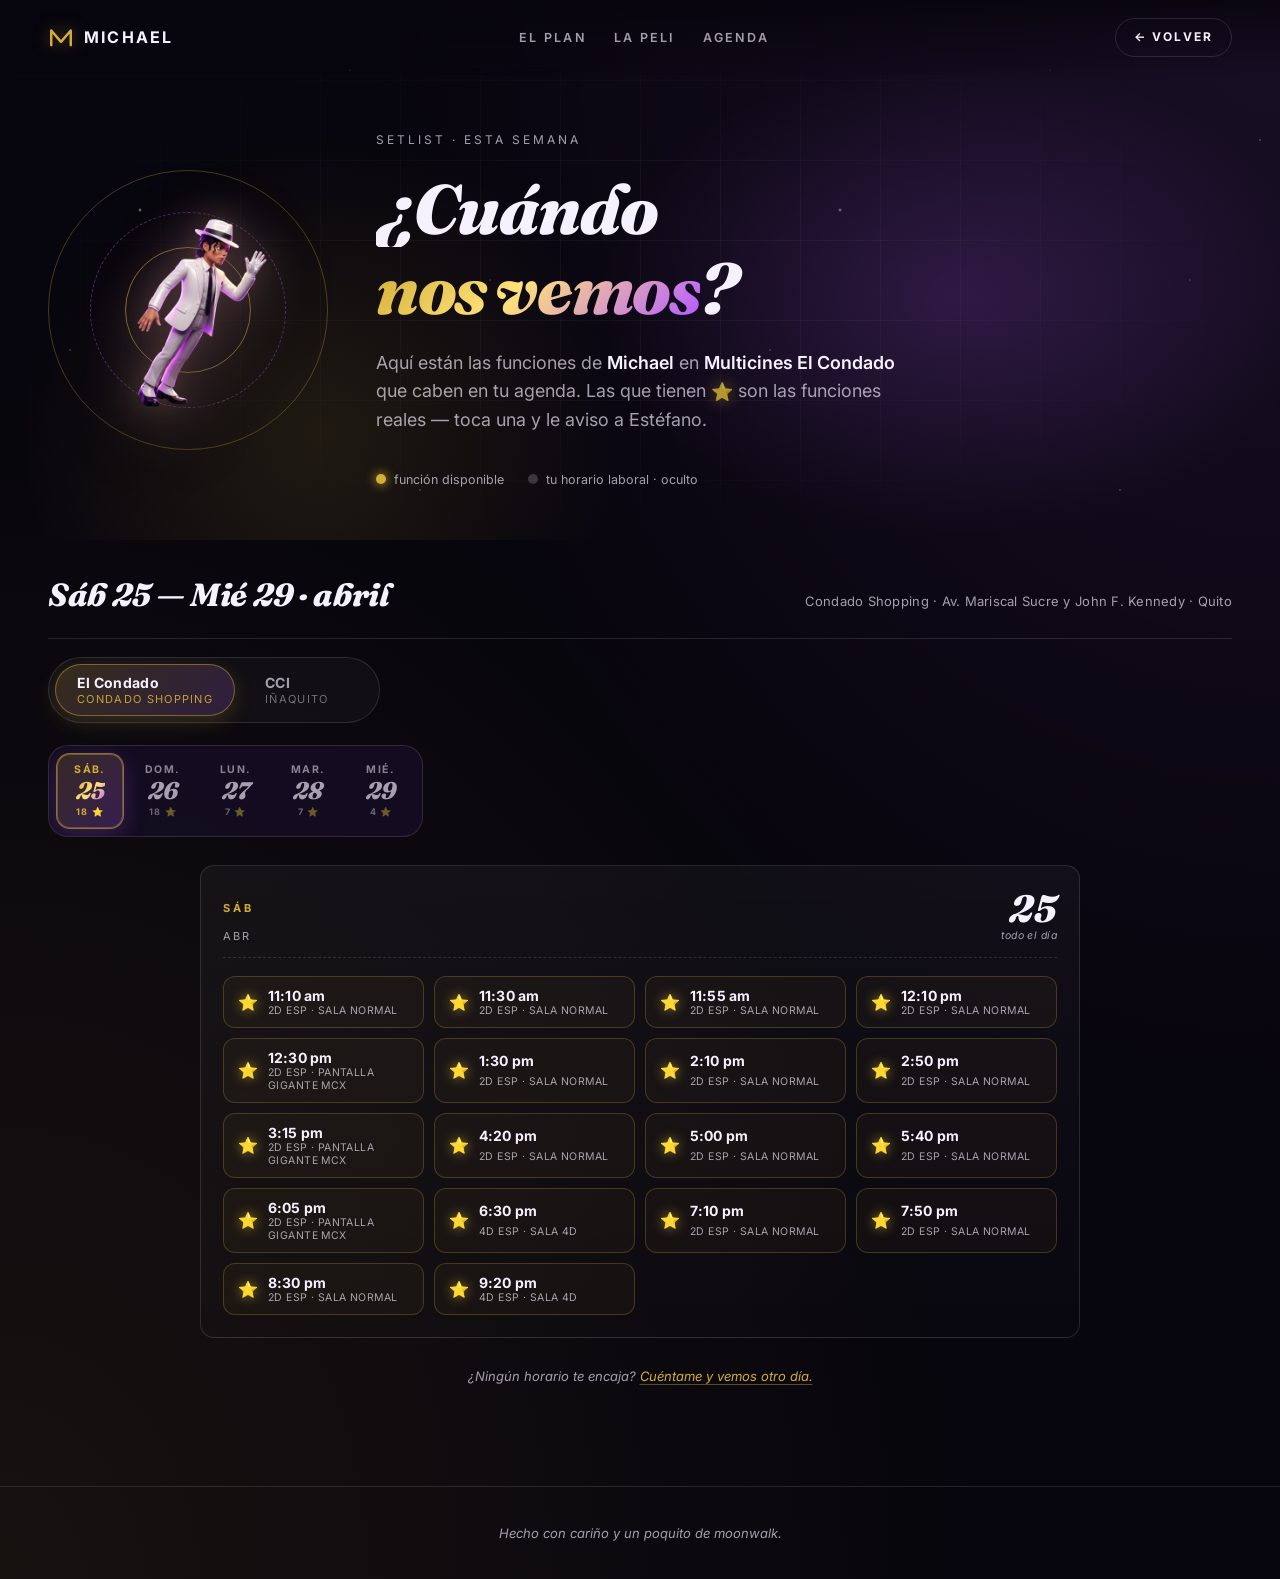
==== commit a54c7b14: "add: filtro de dias estilo Multicines + Michael en hero del calendario - reemplaza SVG fedora+guante" ====
--- a/calendario.html
+++ b/calendario.html
@@ -38,40 +38,8 @@
           <div class="ring r1"></div>
           <div class="ring r2"></div>
           <div class="ring r3"></div>
-          <div class="rotor" id="rotor-mini">
-            <svg viewBox="0 0 300 400" xmlns="http://www.w3.org/2000/svg" class="mj-svg">
-              <defs>
-                <radialGradient id="hatShine2" cx="50%" cy="30%" r="60%">
-                  <stop offset="0%" stop-color="#3a2a4f" />
-                  <stop offset="100%" stop-color="#0a0612" />
-                </radialGradient>
-                <linearGradient id="gloveShine2" x1="0%" y1="0%" x2="0%" y2="100%">
-                  <stop offset="0%" stop-color="#ffffff" />
-                  <stop offset="100%" stop-color="#d4cce8" />
-                </linearGradient>
-              </defs>
-              <g class="fedora">
-                <ellipse cx="150" cy="128" rx="110" ry="14" fill="#0a0612" opacity=".95"/>
-                <path d="M58 122 Q 58 56 150 56 Q 242 56 242 122 Z" fill="url(#hatShine2)"/>
-                <path d="M58 122 Q 58 56 150 56 Q 242 56 242 122" fill="none" stroke="#d4af37" stroke-width="1.6" opacity=".75"/>
-                <rect x="78" y="108" width="144" height="8" fill="#1a0f24"/>
-                <rect x="78" y="108" width="144" height="2" fill="#d4af37" opacity=".55"/>
-              </g>
-              <g class="glove">
-                <ellipse cx="150" cy="252" rx="48" ry="56" fill="url(#gloveShine2)"/>
-                <ellipse cx="115" cy="226" rx="11" ry="26" fill="#fff" transform="rotate(-22 115 226)"/>
-                <ellipse cx="138" cy="216" rx="10" ry="28" fill="#fff" transform="rotate(-8 138 216)"/>
-                <ellipse cx="162" cy="216" rx="10" ry="28" fill="#fff" transform="rotate(8 162 216)"/>
-                <ellipse cx="185" cy="226" rx="11" ry="26" fill="#fff" transform="rotate(22 185 226)"/>
-                <circle cx="132" cy="244" r="1.8" fill="#d4af37"/>
-                <circle cx="158" cy="252" r="1.6" fill="#d4af37"/>
-                <circle cx="170" cy="240" r="1.8" fill="#fff"/>
-                <circle cx="142" cy="266" r="1.6" fill="#d4af37"/>
-                <circle cx="174" cy="270" r="1.8" fill="#fff"/>
-                <circle cx="120" cy="260" r="1.4" fill="#d4af37"/>
-                <circle cx="156" cy="232" r="1.6" fill="#fff"/>
-              </g>
-            </svg>
+          <div class="rotor has-image" id="rotor-mini">
+            <img src="hero.png" alt="" class="hero-img" />
           </div>
         </div>
 
@@ -108,6 +76,7 @@
             <span class="tab-sub">Iñaquito</span>
           </button>
         </div>
+        <div class="day-chips" id="day-chips" role="tablist" aria-label="Elegir día"></div>
       </div>
       <div class="cal-grid" id="cal-grid" role="list"></div>
       <p class="cal-foot">
--- a/styles.css
+++ b/styles.css
@@ -882,17 +882,22 @@
 
 .cal-mini-stage .rotor {
   position: relative;
-  width: 65%;
-  animation: vinyl-spin 26s linear infinite;
-  transform-origin: 50% 50%;
-  z-index: 1;
-}
-.cal-mini-stage .rotor.boost { animation-duration: 1.6s; }
+  width: 78%;
+  z-index: 2;
+}
 .cal-mini-stage .rotor .mj-svg {
   display: block;
   width: 100%;
   filter: drop-shadow(0 12px 24px rgba(212,175,55,.4)) drop-shadow(0 0 16px rgba(184,94,255,.3));
 }
+.cal-mini-stage .rotor.has-image .mj-svg { display: none; }
+.cal-mini-stage .rotor .hero-img {
+  display: block;
+  width: 100%;
+  height: auto;
+  filter: drop-shadow(0 18px 32px rgba(0,0,0,.55)) drop-shadow(0 0 24px rgba(184,94,255,.25)) drop-shadow(0 0 14px rgba(212,175,55,.3));
+  animation: float 5s ease-in-out infinite;
+}
 
 .cal-hero-text { max-width: 640px; }
 
@@ -901,10 +906,11 @@
   font-weight: 800;
   font-style: italic;
   font-size: clamp(36px, 5.5vw, 70px);
-  line-height: .98;
+  line-height: 1.08;
   letter-spacing: -0.02em;
   margin-bottom: 22px;
 }
+.cal-title .line { padding-top: 0.06em; }
 .cal-title em {
   background: linear-gradient(135deg, var(--accent) 5%, #ffe27a 45%, var(--accent-2) 95%);
   -webkit-background-clip: text;
@@ -1029,33 +1035,99 @@
 }
 .cinema-tab.active .tab-sub { color: var(--accent); opacity: .9; }
 
-/* ---- grid of day cards ---- */
+/* ---- day chips (filtro de días, estética MJ) ---- */
+.day-chips {
+  display: inline-flex;
+  gap: 4px;
+  background: rgba(20, 14, 35, .9);
+  border: 1px solid var(--line);
+  border-radius: 20px;
+  padding: 7px;
+  overflow-x: auto;
+  scroll-snap-type: x proximity;
+  margin-top: 4px;
+  max-width: 100%;
+  -webkit-overflow-scrolling: touch;
+  align-self: flex-start;
+}
+.day-chips::-webkit-scrollbar { display: none; }
+.day-chips { scrollbar-width: none; }
+
+.day-chip {
+  flex: 0 0 auto;
+  background: transparent;
+  border: 1px solid transparent;
+  color: var(--muted);
+  padding: 9px 16px 11px;
+  border-radius: 14px;
+  cursor: pointer;
+  font-family: inherit;
+  display: flex;
+  flex-direction: column;
+  align-items: center;
+  gap: 3px;
+  min-width: 68px;
+  scroll-snap-align: center;
+  transition: background .25s, color .25s, border-color .25s, box-shadow .25s, transform .15s;
+}
+.day-chip:hover { color: var(--text); background: rgba(255,255,255,.04); }
+.day-chip.active {
+  background: linear-gradient(135deg, rgba(212,175,55,.18), rgba(184,94,255,.22));
+  color: var(--text);
+  border-color: rgba(212,175,55,.55);
+  box-shadow: 0 0 0 1px rgba(212,175,55,.35) inset, 0 6px 22px rgba(184,94,255,.22);
+}
+.day-chip.is-empty { opacity: .35; }
+
+.day-chip .chip-dow {
+  font-size: 10.5px;
+  letter-spacing: .14em;
+  text-transform: uppercase;
+  font-weight: 700;
+  opacity: .8;
+}
+.day-chip.active .chip-dow { color: var(--accent); opacity: 1; }
+.day-chip .chip-num {
+  font-family: 'Fraunces', serif;
+  font-style: italic;
+  font-weight: 800;
+  font-size: 24px;
+  line-height: 1;
+}
+.day-chip.active .chip-num {
+  background: linear-gradient(135deg, var(--accent), #ffe27a 50%, var(--accent-2));
+  -webkit-background-clip: text;
+  background-clip: text;
+  color: transparent;
+}
+.day-chip .chip-count {
+  font-size: 9px;
+  letter-spacing: .12em;
+  text-transform: uppercase;
+  opacity: .6;
+  font-weight: 700;
+}
+.day-chip.active .chip-count { color: var(--accent); opacity: 1; }
+
+/* ---- single-day card layout ---- */
 .cal-grid {
-  display: grid;
-  grid-template-columns: repeat(5, minmax(0, 1fr));
-  gap: 14px;
-}
-@media (max-width: 1080px) {
-  .cal-grid { grid-template-columns: repeat(3, minmax(0, 1fr)); }
-}
-@media (max-width: 720px) {
-  .cal-grid { grid-template-columns: 1fr; }
+  display: block;
+  max-width: 880px;
+  margin: 0 auto;
 }
 
 .day-card {
   background: linear-gradient(180deg, rgba(255,255,255,.04), rgba(255,255,255,.01));
   border: 1px solid var(--line);
   border-radius: var(--radius);
-  padding: 20px 16px 16px;
+  padding: 24px 22px 22px;
   display: flex;
   flex-direction: column;
-  gap: 14px;
-  min-height: 280px;
-  transition: border-color .3s, transform .3s;
+  gap: 18px;
+  transition: border-color .3s;
 }
 .day-card:hover {
   border-color: rgba(212,175,55,.28);
-  transform: translateY(-2px);
 }
 
 .day-head {
@@ -1103,15 +1175,19 @@
 }
 
 .showings {
-  display: flex;
-  flex-direction: column;
-  gap: 8px;
+  display: grid;
+  grid-template-columns: repeat(auto-fill, minmax(180px, 1fr));
+  gap: 10px;
+}
+@media (max-width: 480px) {
+  .showings { grid-template-columns: 1fr 1fr; gap: 8px; }
 }
 .showings .empty {
-  font-size: 12.5px;
-  color: var(--muted);
-  font-style: italic;
-  padding: 24px 6px;
+  grid-column: 1 / -1;
+  font-size: 13px;
+  color: var(--muted);
+  font-style: italic;
+  padding: 32px 16px;
   text-align: center;
   border: 1px dashed var(--line);
   border-radius: 10px;
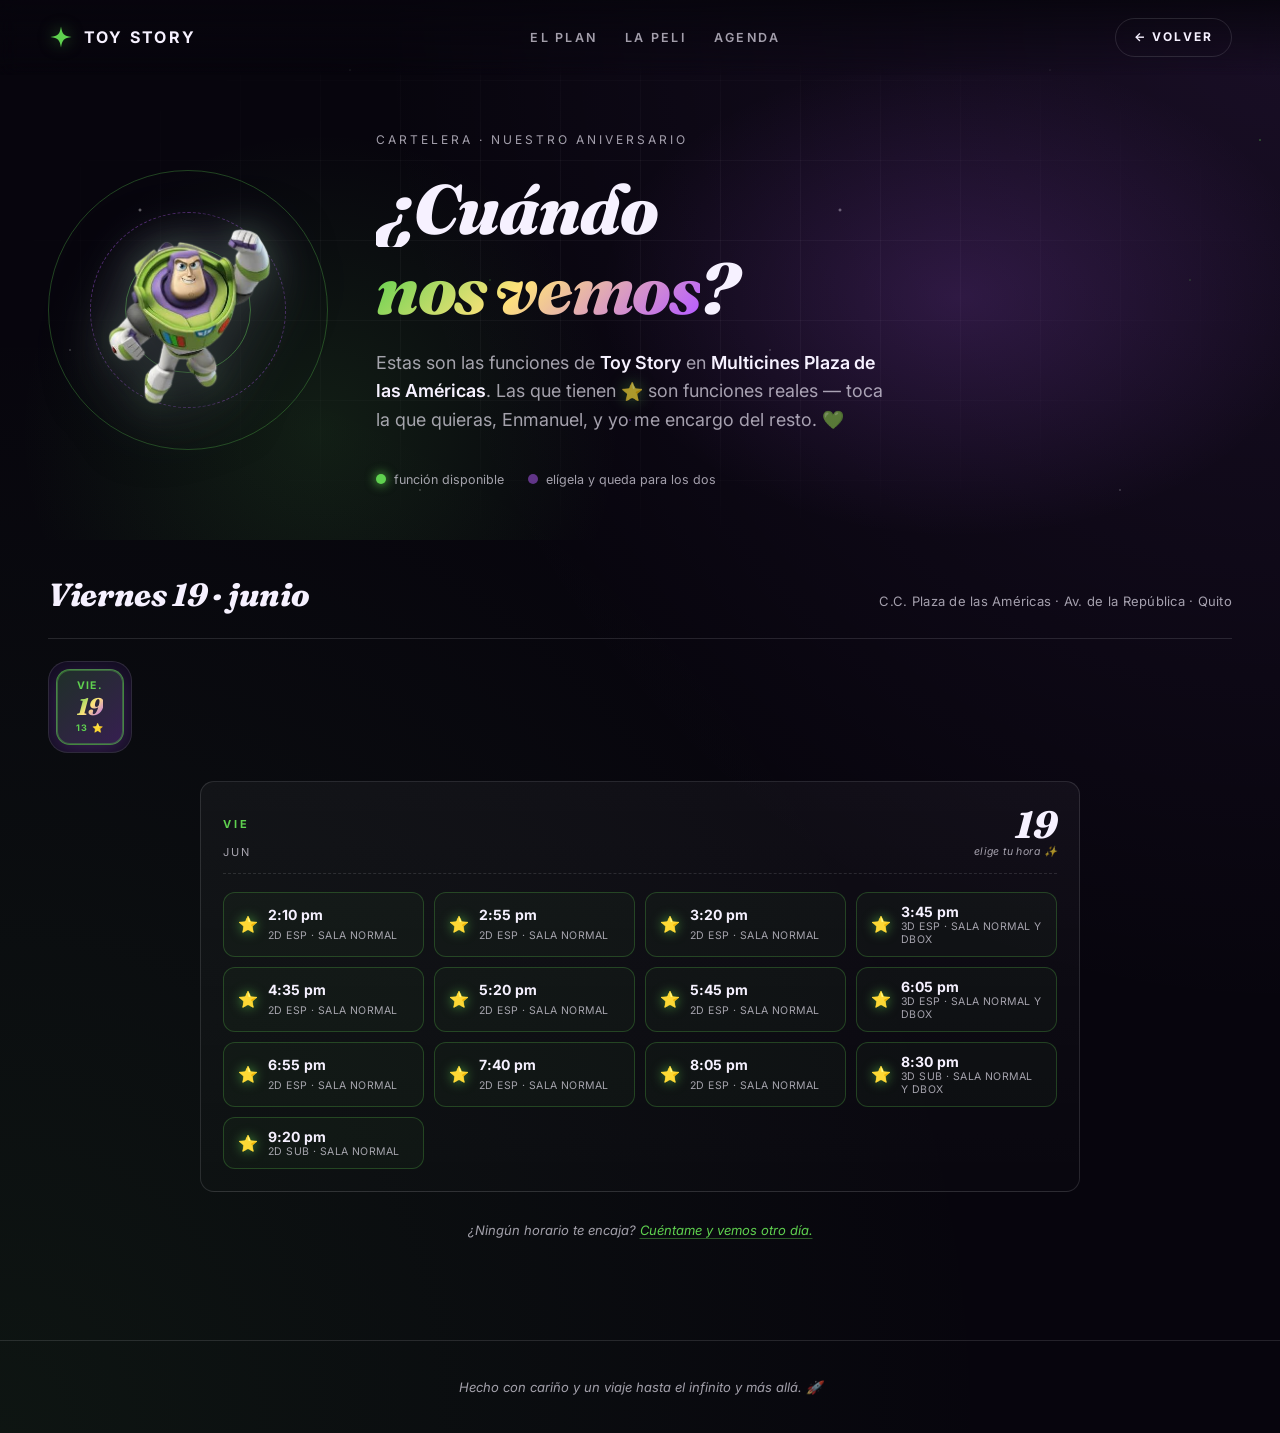
==== commit f3ce889b: "add: cambia el concepto de Michael a Toy Story (invitación a Enmanuel por aniversario) - retematizad" ====
--- a/calendario.html
+++ b/calendario.html
@@ -3,9 +3,9 @@
 <head>
   <meta charset="utf-8" />
   <meta name="viewport" content="width=device-width, initial-scale=1" />
-  <title>¿Cuándo nos vemos? · Michael</title>
+  <title>¿Cuándo nos vemos? · Toy Story</title>
   <meta name="description" content="Elige día y hora. Yo me encargo del resto." />
-  <link rel="icon" href="data:image/svg+xml;utf8,<svg xmlns='http://www.w3.org/2000/svg' viewBox='0 0 100 100'><text y='.9em' font-size='80'>🎩</text></svg>" />
+  <link rel="icon" href="data:image/svg+xml;utf8,<svg xmlns='http://www.w3.org/2000/svg' viewBox='0 0 100 100'><text y='.9em' font-size='80'>🚀</text></svg>" />
   <link rel="preconnect" href="https://fonts.googleapis.com" />
   <link rel="preconnect" href="https://fonts.gstatic.com" crossorigin />
   <link href="https://fonts.googleapis.com/css2?family=Inter:wght@400;500;600;700;800&family=Fraunces:ital,opsz,wght@1,144,800;1,144,900&display=swap" rel="stylesheet" />
@@ -15,13 +15,13 @@
   <header class="nav">
     <a class="brand" href="index.html">
       <svg viewBox="0 0 32 32" class="brand-mark" aria-hidden="true">
-        <path d="M4 26 V8 L16 22 L28 8 V26" stroke="currentColor" stroke-width="3" fill="none" stroke-linejoin="round" stroke-linecap="round"/>
+        <path d="M16 3 C17.5 12.5 19.5 14.5 29 16 C19.5 17.5 17.5 19.5 16 29 C14.5 19.5 12.5 17.5 3 16 C12.5 14.5 14.5 12.5 16 3 Z" fill="currentColor"/>
       </svg>
-      <span>michael</span>
+      <span>toy story</span>
     </a>
     <nav class="nav-links">
       <a href="index.html">El plan</a>
-      <a href="https://www.youtube.com/watch?v=1-7ABIM2qjU&amp;t=255s">La peli</a>
+      <a href="https://www.youtube.com/results?search_query=hay+un+amigo+en+mi+toy+story">La peli</a>
       <a href="#calendar">Agenda</a>
     </nav>
     <a class="cta-mini" href="index.html">← Volver</a>
@@ -40,21 +40,21 @@
           <div class="ring r3"></div>
           <div class="rotor has-image" id="rotor-mini">
             <img src="hero.png" alt="" class="hero-img" />
-          </div>
+<!--  -->          </div>
         </div>
 
         <div class="cal-hero-text">
-          <p class="eyebrow">Setlist · esta semana</p>
+          <p class="eyebrow">Cartelera · nuestro aniversario</p>
           <h1 class="cal-title">
             <span class="line"><span>¿Cuándo</span></span>
             <span class="line"><span><em>nos vemos</em>?</span></span>
           </h1>
           <p class="subtitle">
-            Aquí están las funciones de <strong>Michael</strong> en <strong>Multicines El Condado</strong> que caben en tu agenda. Las que tienen <span class="star-inline">⭐</span> son las funciones reales — toca una y le aviso a Estéfano.
+            Estas son las funciones de <strong>Toy Story</strong> en <strong>Multicines Plaza de las Américas</strong>. Las que tienen <span class="star-inline">⭐</span> son funciones reales — toca la que quieras, Enmanuel, y yo me encargo del resto. 💚
           </p>
           <p class="cal-legend">
             <span><span class="dot dot-show"></span> función disponible</span>
-            <span><span class="dot dot-work"></span> tu horario laboral · oculto</span>
+            <span><span class="dot dot-free"></span> elígela y queda para los dos</span>
           </p>
         </div>
       </div>
@@ -63,18 +63,8 @@
     <section class="cal-section" id="calendar">
       <div class="cal-toolbar">
         <div class="cal-toolbar-head">
-          <h2 class="cal-range" id="cal-range">Sáb 25 — Mié 29 · abril</h2>
-          <span class="cal-cinema" id="cinema-sub">Condado Shopping · Av. Mariscal Sucre y John F. Kennedy · Quito</span>
-        </div>
-        <div class="cinema-tabs" role="tablist" aria-label="Elegir cine">
-          <button class="cinema-tab active" type="button" data-cinema="condado" role="tab">
-            <span class="tab-name">El Condado</span>
-            <span class="tab-sub">Condado Shopping</span>
-          </button>
-          <button class="cinema-tab" type="button" data-cinema="cci" role="tab">
-            <span class="tab-name">CCI</span>
-            <span class="tab-sub">Iñaquito</span>
-          </button>
+          <h2 class="cal-range" id="cal-range">Viernes 19 · junio</h2>
+          <span class="cal-cinema" id="cinema-sub">C.C. Plaza de las Américas · Av. de la República · Quito</span>
         </div>
         <div class="day-chips" id="day-chips" role="tablist" aria-label="Elegir día"></div>
       </div>
@@ -95,10 +85,10 @@
       <div class="ticket-body" id="ticket-body">
         <h3 id="ticket-title">¿Esta es la noche? ✨</h3>
         <dl>
-          <dt>Película</dt><dd>Michael</dd>
+          <dt>Película</dt><dd>Toy Story</dd>
           <dt>Día</dt><dd id="t-date">—</dd>
           <dt>Hora</dt><dd id="t-time">—</dd>
-          <dt>Cine</dt><dd>Multicines El Condado</dd>
+          <dt>Cine</dt><dd id="t-cine">Multicines Plaza de las Américas</dd>
           <dt>Sala</dt><dd id="t-hall">—</dd>
           <dt>Formato</dt><dd id="t-format">—</dd>
           <dt>Asientos</dt><dd>Tú &amp; yo</dd>
@@ -120,7 +110,7 @@
   </div>
 
   <footer>
-    <p>Hecho con cariño y un poquito de moonwalk.</p>
+    <p>Hecho con cariño y un viaje hasta el infinito y más allá. 🚀</p>
   </footer>
 
   <script src="calendario.js"></script>
--- a/styles.css
+++ b/styles.css
@@ -5,7 +5,7 @@
   --text: #f6f1ff;
   --muted: rgba(246, 241, 255, .65);
   --line: rgba(246, 241, 255, .12);
-  --accent: #d4af37;
+  --accent: #5fd14f;
   --accent-2: #b85eff;
   --accent-3: #ff4d6d;
   --radius: 14px;
@@ -29,7 +29,7 @@
 body {
   background-image:
     radial-gradient(ellipse at top right, rgba(184,94,255,.10), transparent 50%),
-    radial-gradient(ellipse at bottom left, rgba(212,175,55,.08), transparent 55%);
+    radial-gradient(ellipse at bottom left, rgba(95,209,79,.08), transparent 55%);
 }
 
 a { color: inherit; text-decoration: none; }
@@ -62,7 +62,7 @@
   width: 26px;
   height: 26px;
   color: var(--accent);
-  filter: drop-shadow(0 0 8px rgba(212,175,55,.5));
+  filter: drop-shadow(0 0 8px rgba(95,209,79,.5));
 }
 
 .nav-links {
@@ -95,7 +95,7 @@
 .cta-mini:hover {
   border-color: var(--accent);
   color: var(--accent);
-  background: rgba(212, 175, 55, .08);
+  background: rgba(95, 209, 79, .08);
 }
 
 /* ---------- hero ---------- */
@@ -196,7 +196,7 @@
   display: inline-block;
   vertical-align: -3px;
   margin: 0 2px;
-  filter: drop-shadow(0 0 12px rgba(212, 175, 55, .4));
+  filter: drop-shadow(0 0 12px rgba(95, 209, 79, .4));
 }
 
 @keyframes fade-in { to { opacity: 1; } }
@@ -232,7 +232,7 @@
   font-size: 18px;
   font-weight: 700;
   letter-spacing: .01em;
-  box-shadow: 0 0 0 0 rgba(212,175,55,.6);
+  box-shadow: 0 0 0 0 rgba(95,209,79,.6);
   position: relative;
 }
 
@@ -250,7 +250,7 @@
 
 .btn-yes:hover {
   transform: translateY(-2px);
-  box-shadow: 0 12px 32px rgba(212,175,55,.35);
+  box-shadow: 0 12px 32px rgba(95,209,79,.35);
 }
 
 .btn-yes:hover::before { opacity: .8; }
@@ -315,8 +315,8 @@
   height: 110%;
   background:
     radial-gradient(ellipse at top,
-      rgba(212,175,55,.4) 0%,
-      rgba(212,175,55,.14) 28%,
+      rgba(95,209,79,.4) 0%,
+      rgba(95,209,79,.14) 28%,
       transparent 65%);
   filter: blur(2px);
   pointer-events: none;
@@ -353,7 +353,7 @@
 .ring.r1 {
   width: 100%;
   height: 100%;
-  border-color: rgba(212,175,55,.35);
+  border-color: rgba(95,209,79,.35);
   animation: spin 18s linear infinite, ring-glow 5s ease-in-out infinite;
 }
 
@@ -368,7 +368,7 @@
 .ring.r3 {
   width: 45%;
   height: 45%;
-  border-color: rgba(212,175,55,.6);
+  border-color: rgba(95,209,79,.6);
   animation: spin 9s linear infinite;
 }
 
@@ -378,7 +378,7 @@
 }
 
 @keyframes ring-glow {
-  0%, 100% { box-shadow: 0 0 20px 0 rgba(212,175,55,.2); }
+  0%, 100% { box-shadow: 0 0 20px 0 rgba(95,209,79,.2); }
   50% { box-shadow: 0 0 50px 4px rgba(184,94,255,.35); }
 }
 
@@ -406,7 +406,7 @@
   display: block;
   width: 100%;
   height: auto;
-  filter: drop-shadow(0 24px 48px rgba(212,175,55,.4)) drop-shadow(0 0 30px rgba(184,94,255,.3));
+  filter: drop-shadow(0 24px 48px rgba(95,209,79,.4)) drop-shadow(0 0 30px rgba(184,94,255,.3));
   animation: float 5s ease-in-out infinite;
 }
 
@@ -442,7 +442,7 @@
   display: block;
   width: 100%;
   height: auto;
-  filter: drop-shadow(0 30px 60px rgba(212,175,55,.4)) drop-shadow(0 0 30px rgba(184,94,255,.3));
+  filter: drop-shadow(0 30px 60px rgba(95,209,79,.4)) drop-shadow(0 0 30px rgba(184,94,255,.3));
   animation: float 5s ease-in-out infinite;
 }
 
@@ -519,7 +519,7 @@
   inset: 0;
   background:
     radial-gradient(ellipse 600px 400px at 75% 55%, rgba(184,94,255,.18), transparent 60%),
-    radial-gradient(ellipse 500px 500px at 25% 80%, rgba(212,175,55,.12), transparent 60%);
+    radial-gradient(ellipse 500px 500px at 25% 80%, rgba(95,209,79,.12), transparent 60%);
   pointer-events: none;
 }
 
@@ -545,9 +545,9 @@
 }
 
 .info-card:hover {
-  border-color: rgba(212,175,55,.4);
+  border-color: rgba(95,209,79,.4);
   transform: translateY(-3px);
-  background: linear-gradient(180deg, rgba(212,175,55,.05), rgba(184,94,255,.03));
+  background: linear-gradient(180deg, rgba(95,209,79,.05), rgba(184,94,255,.03));
 }
 
 .kicker {
@@ -602,9 +602,9 @@
   width: min(440px, 100%);
   overflow: hidden;
   box-shadow:
-    0 0 0 1px rgba(212,175,55,.3),
+    0 0 0 1px rgba(95,209,79,.3),
     0 30px 80px rgba(0,0,0,.6),
-    0 0 100px rgba(212,175,55,.25);
+    0 0 100px rgba(95,209,79,.25);
   animation: ticket-rise .7s cubic-bezier(.2,1.4,.5,1) .15s both;
 }
 
@@ -619,7 +619,7 @@
   align-items: center;
   padding: 14px 22px;
   border-bottom: 1px dashed var(--line);
-  background: linear-gradient(90deg, rgba(212,175,55,.12), rgba(184,94,255,.12));
+  background: linear-gradient(90deg, rgba(95,209,79,.12), rgba(184,94,255,.12));
 }
 
 .ticket-label {
@@ -700,7 +700,7 @@
   z-index: 200;
   transform: translate(-50%, -10px);
   background: rgba(20, 14, 35, .92);
-  border: 1px solid rgba(212, 175, 55, .35);
+  border: 1px solid rgba(95, 209, 79, .35);
   color: var(--text);
   padding: 11px 18px;
   border-radius: 999px;
@@ -711,7 +711,7 @@
   pointer-events: none;
   backdrop-filter: blur(12px);
   -webkit-backdrop-filter: blur(12px);
-  box-shadow: 0 12px 40px rgba(0,0,0,.5), 0 0 30px rgba(212,175,55,.15);
+  box-shadow: 0 12px 40px rgba(0,0,0,.5), 0 0 30px rgba(95,209,79,.15);
   transition: opacity .3s ease, transform .35s cubic-bezier(.2,1,.3,1);
   white-space: nowrap;
   max-width: 90vw;
@@ -721,16 +721,16 @@
 
 /* card flash */
 @keyframes card-flash {
-  0%   { box-shadow: 0 0 0 0 rgba(212,175,55,0); border-color: var(--line); }
-  40%  { box-shadow: 0 0 60px 8px rgba(212,175,55,.45); border-color: rgba(212,175,55,.85); }
-  100% { box-shadow: 0 0 0 0 rgba(212,175,55,0); border-color: var(--line); }
+  0%   { box-shadow: 0 0 0 0 rgba(95,209,79,0); border-color: var(--line); }
+  40%  { box-shadow: 0 0 60px 8px rgba(95,209,79,.45); border-color: rgba(95,209,79,.85); }
+  100% { box-shadow: 0 0 0 0 rgba(95,209,79,0); border-color: var(--line); }
 }
 .info-card.flash { animation: card-flash 1.6s ease; }
 
 /* yes pulse */
 @keyframes yes-pulse {
-  0%, 100% { transform: scale(1); box-shadow: 0 0 0 0 rgba(212,175,55,0); }
-  50%      { transform: scale(1.08); box-shadow: 0 0 60px 10px rgba(212,175,55,.55); }
+  0%, 100% { transform: scale(1); box-shadow: 0 0 0 0 rgba(95,209,79,0); }
+  50%      { transform: scale(1.08); box-shadow: 0 0 60px 10px rgba(95,209,79,.55); }
 }
 .btn-yes.pulse { animation: yes-pulse 1.2s ease; }
 
@@ -876,9 +876,9 @@
   border-radius: 50%;
   border: 1px solid;
 }
-.cal-mini-stage .ring.r1 { width: 100%; height: 100%; border-color: rgba(212,175,55,.3); animation: spin 18s linear infinite; }
+.cal-mini-stage .ring.r1 { width: 100%; height: 100%; border-color: rgba(95,209,79,.3); animation: spin 18s linear infinite; }
 .cal-mini-stage .ring.r2 { width: 70%; height: 70%; border-color: rgba(184,94,255,.4); border-style: dashed; animation: spin 14s linear infinite reverse; }
-.cal-mini-stage .ring.r3 { width: 45%; height: 45%; border-color: rgba(212,175,55,.6); animation: spin 9s linear infinite; }
+.cal-mini-stage .ring.r3 { width: 45%; height: 45%; border-color: rgba(95,209,79,.6); animation: spin 9s linear infinite; }
 
 .cal-mini-stage .rotor {
   position: relative;
@@ -888,14 +888,14 @@
 .cal-mini-stage .rotor .mj-svg {
   display: block;
   width: 100%;
-  filter: drop-shadow(0 12px 24px rgba(212,175,55,.4)) drop-shadow(0 0 16px rgba(184,94,255,.3));
+  filter: drop-shadow(0 12px 24px rgba(95,209,79,.4)) drop-shadow(0 0 16px rgba(184,94,255,.3));
 }
 .cal-mini-stage .rotor.has-image .mj-svg { display: none; }
 .cal-mini-stage .rotor .hero-img {
   display: block;
   width: 100%;
   height: auto;
-  filter: drop-shadow(0 18px 32px rgba(0,0,0,.55)) drop-shadow(0 0 24px rgba(184,94,255,.25)) drop-shadow(0 0 14px rgba(212,175,55,.3));
+  filter: drop-shadow(0 18px 32px rgba(0,0,0,.55)) drop-shadow(0 0 24px rgba(184,94,255,.25)) drop-shadow(0 0 14px rgba(95,209,79,.3));
   animation: float 5s ease-in-out infinite;
 }
 
@@ -929,7 +929,7 @@
 
 .star-inline {
   display: inline-block;
-  filter: drop-shadow(0 0 8px rgba(212,175,55,.7));
+  filter: drop-shadow(0 0 8px rgba(95,209,79,.7));
   vertical-align: -1px;
 }
 
@@ -952,7 +952,7 @@
   border-radius: 50%;
   display: inline-block;
 }
-.cal-legend .dot-show { background: var(--accent); box-shadow: 0 0 10px 2px rgba(212,175,55,.55); }
+.cal-legend .dot-show { background: var(--accent); box-shadow: 0 0 10px 2px rgba(95,209,79,.55); }
 .cal-legend .dot-work { background: rgba(255,255,255,.18); }
 .cal-legend .dot-free { background: rgba(184,94,255,.5); }
 
@@ -1029,9 +1029,9 @@
   opacity: .65;
 }
 .cinema-tab.active {
-  background: linear-gradient(135deg, rgba(212,175,55,.18), rgba(184,94,255,.18));
+  background: linear-gradient(135deg, rgba(95,209,79,.18), rgba(184,94,255,.18));
   color: var(--text);
-  box-shadow: 0 0 0 1px rgba(212,175,55,.45) inset, 0 6px 20px rgba(212,175,55,.18);
+  box-shadow: 0 0 0 1px rgba(95,209,79,.45) inset, 0 6px 20px rgba(95,209,79,.18);
 }
 .cinema-tab.active .tab-sub { color: var(--accent); opacity: .9; }
 
@@ -1072,10 +1072,10 @@
 }
 .day-chip:hover { color: var(--text); background: rgba(255,255,255,.04); }
 .day-chip.active {
-  background: linear-gradient(135deg, rgba(212,175,55,.18), rgba(184,94,255,.22));
+  background: linear-gradient(135deg, rgba(95,209,79,.18), rgba(184,94,255,.22));
   color: var(--text);
-  border-color: rgba(212,175,55,.55);
-  box-shadow: 0 0 0 1px rgba(212,175,55,.35) inset, 0 6px 22px rgba(184,94,255,.22);
+  border-color: rgba(95,209,79,.55);
+  box-shadow: 0 0 0 1px rgba(95,209,79,.35) inset, 0 6px 22px rgba(184,94,255,.22);
 }
 .day-chip.is-empty { opacity: .35; }
 
@@ -1127,7 +1127,7 @@
   transition: border-color .3s;
 }
 .day-card:hover {
-  border-color: rgba(212,175,55,.28);
+  border-color: rgba(95,209,79,.28);
 }
 
 .day-head {
@@ -1200,8 +1200,8 @@
   grid-template-rows: auto auto;
   align-items: center;
   gap: 0 10px;
-  background: rgba(212, 175, 55, .04);
-  border: 1px solid rgba(212, 175, 55, .25);
+  background: rgba(95, 209, 79, .04);
+  border: 1px solid rgba(95, 209, 79, .25);
   color: var(--text);
   font-family: inherit;
   padding: 10px 14px;
@@ -1212,14 +1212,14 @@
 }
 .show-pill:hover {
   transform: translateY(-2px) scale(1.01);
-  background: linear-gradient(135deg, rgba(212,175,55,.14), rgba(184,94,255,.10));
-  border-color: rgba(212, 175, 55, .65);
-  box-shadow: 0 8px 24px rgba(212,175,55,.18), 0 0 0 1px rgba(212,175,55,.4) inset;
+  background: linear-gradient(135deg, rgba(95,209,79,.14), rgba(184,94,255,.10));
+  border-color: rgba(95, 209, 79, .65);
+  box-shadow: 0 8px 24px rgba(95,209,79,.18), 0 0 0 1px rgba(95,209,79,.4) inset;
 }
 .show-pill .star {
   grid-row: span 2;
   font-size: 16px;
-  filter: drop-shadow(0 0 6px rgba(212,175,55,.7));
+  filter: drop-shadow(0 0 6px rgba(95,209,79,.7));
   animation: star-twinkle 3.6s ease-in-out infinite;
 }
 .show-pill:nth-child(2n) .star { animation-delay: .8s; }
@@ -1253,7 +1253,7 @@
   color: var(--accent);
   text-decoration: underline;
   text-underline-offset: 3px;
-  text-decoration-color: rgba(212,175,55,.4);
+  text-decoration-color: rgba(95,209,79,.4);
 }
 
 /* ---- ticket states (calendar page) ---- */
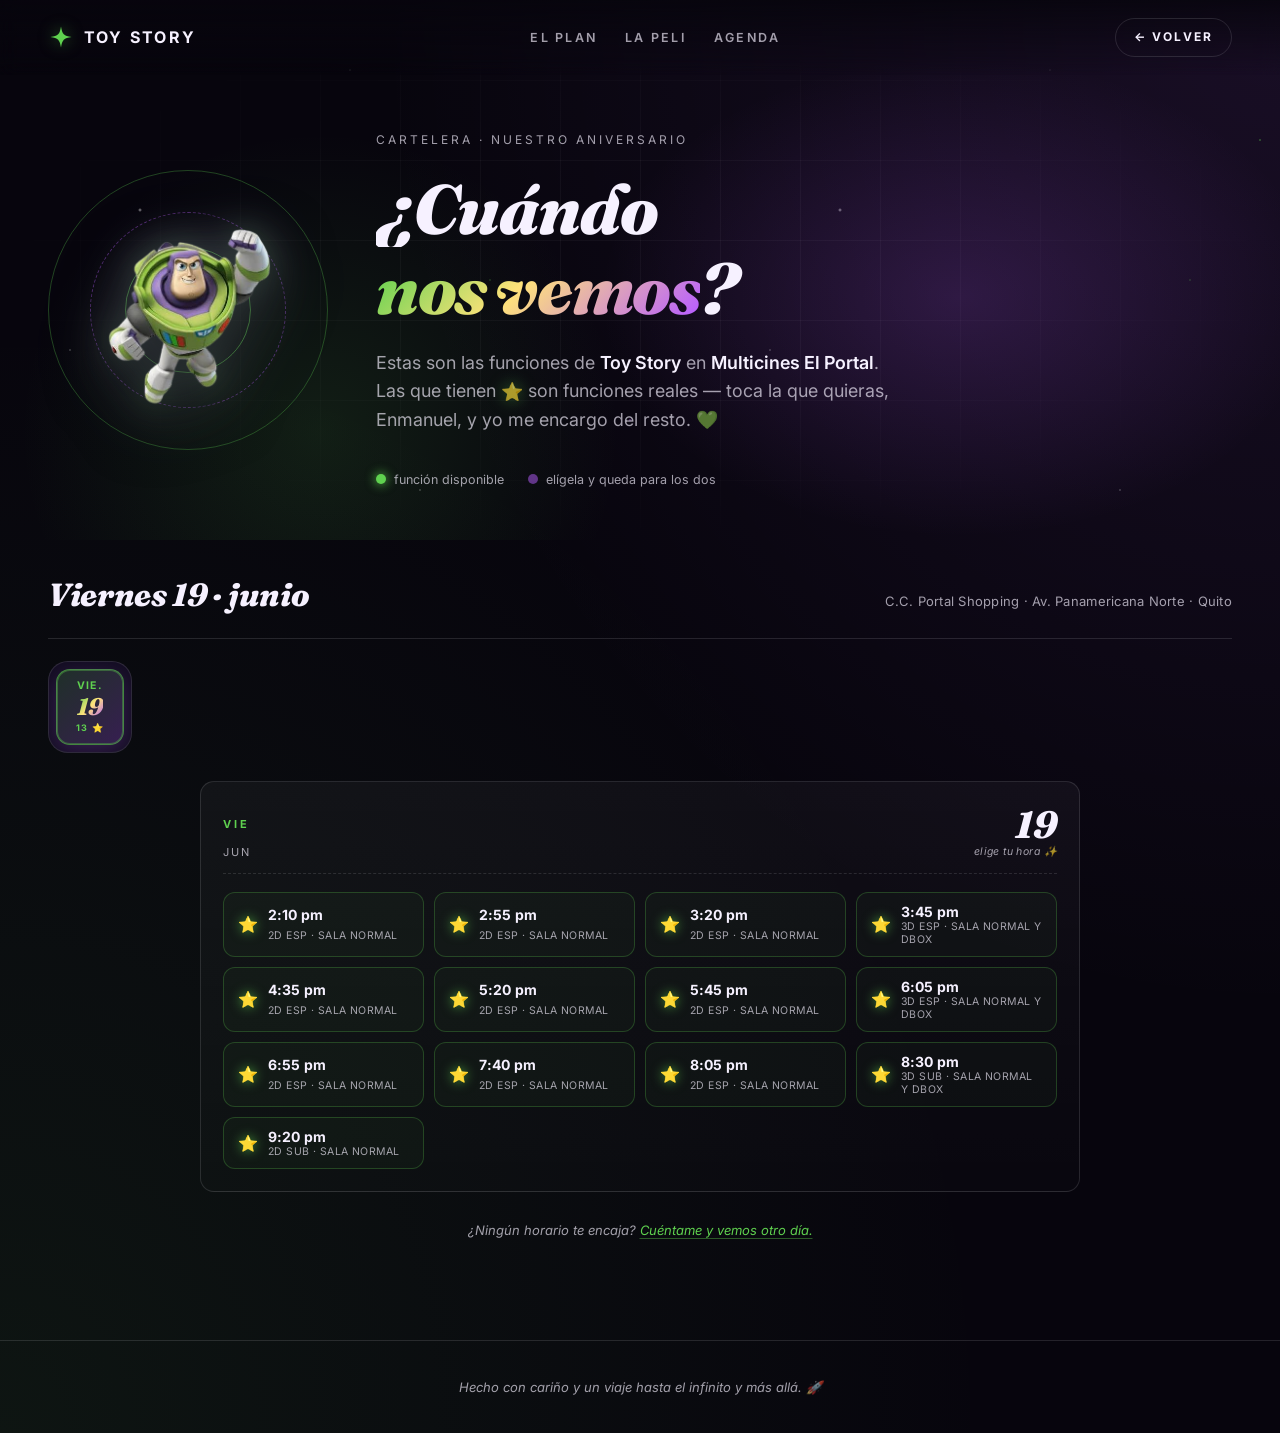
==== commit c9d6d2e8: "fix: corrige el cine a Multicines El Portal (Portal Shopping) El centro comercial era erróneo: las f" ====
--- a/calendario.html
+++ b/calendario.html
@@ -50,7 +50,7 @@
             <span class="line"><span><em>nos vemos</em>?</span></span>
           </h1>
           <p class="subtitle">
-            Estas son las funciones de <strong>Toy Story</strong> en <strong>Multicines Plaza de las Américas</strong>. Las que tienen <span class="star-inline">⭐</span> son funciones reales — toca la que quieras, Enmanuel, y yo me encargo del resto. 💚
+            Estas son las funciones de <strong>Toy Story</strong> en <strong>Multicines El Portal</strong>. Las que tienen <span class="star-inline">⭐</span> son funciones reales — toca la que quieras, Enmanuel, y yo me encargo del resto. 💚
           </p>
           <p class="cal-legend">
             <span><span class="dot dot-show"></span> función disponible</span>
@@ -64,7 +64,7 @@
       <div class="cal-toolbar">
         <div class="cal-toolbar-head">
           <h2 class="cal-range" id="cal-range">Viernes 19 · junio</h2>
-          <span class="cal-cinema" id="cinema-sub">C.C. Plaza de las Américas · Av. de la República · Quito</span>
+          <span class="cal-cinema" id="cinema-sub">C.C. Portal Shopping · Av. Panamericana Norte · Quito</span>
         </div>
         <div class="day-chips" id="day-chips" role="tablist" aria-label="Elegir día"></div>
       </div>
@@ -88,7 +88,7 @@
           <dt>Película</dt><dd>Toy Story</dd>
           <dt>Día</dt><dd id="t-date">—</dd>
           <dt>Hora</dt><dd id="t-time">—</dd>
-          <dt>Cine</dt><dd id="t-cine">Multicines Plaza de las Américas</dd>
+          <dt>Cine</dt><dd id="t-cine">Multicines El Portal</dd>
           <dt>Sala</dt><dd id="t-hall">—</dd>
           <dt>Formato</dt><dd id="t-format">—</dd>
           <dt>Asientos</dt><dd>Tú &amp; yo</dd>
